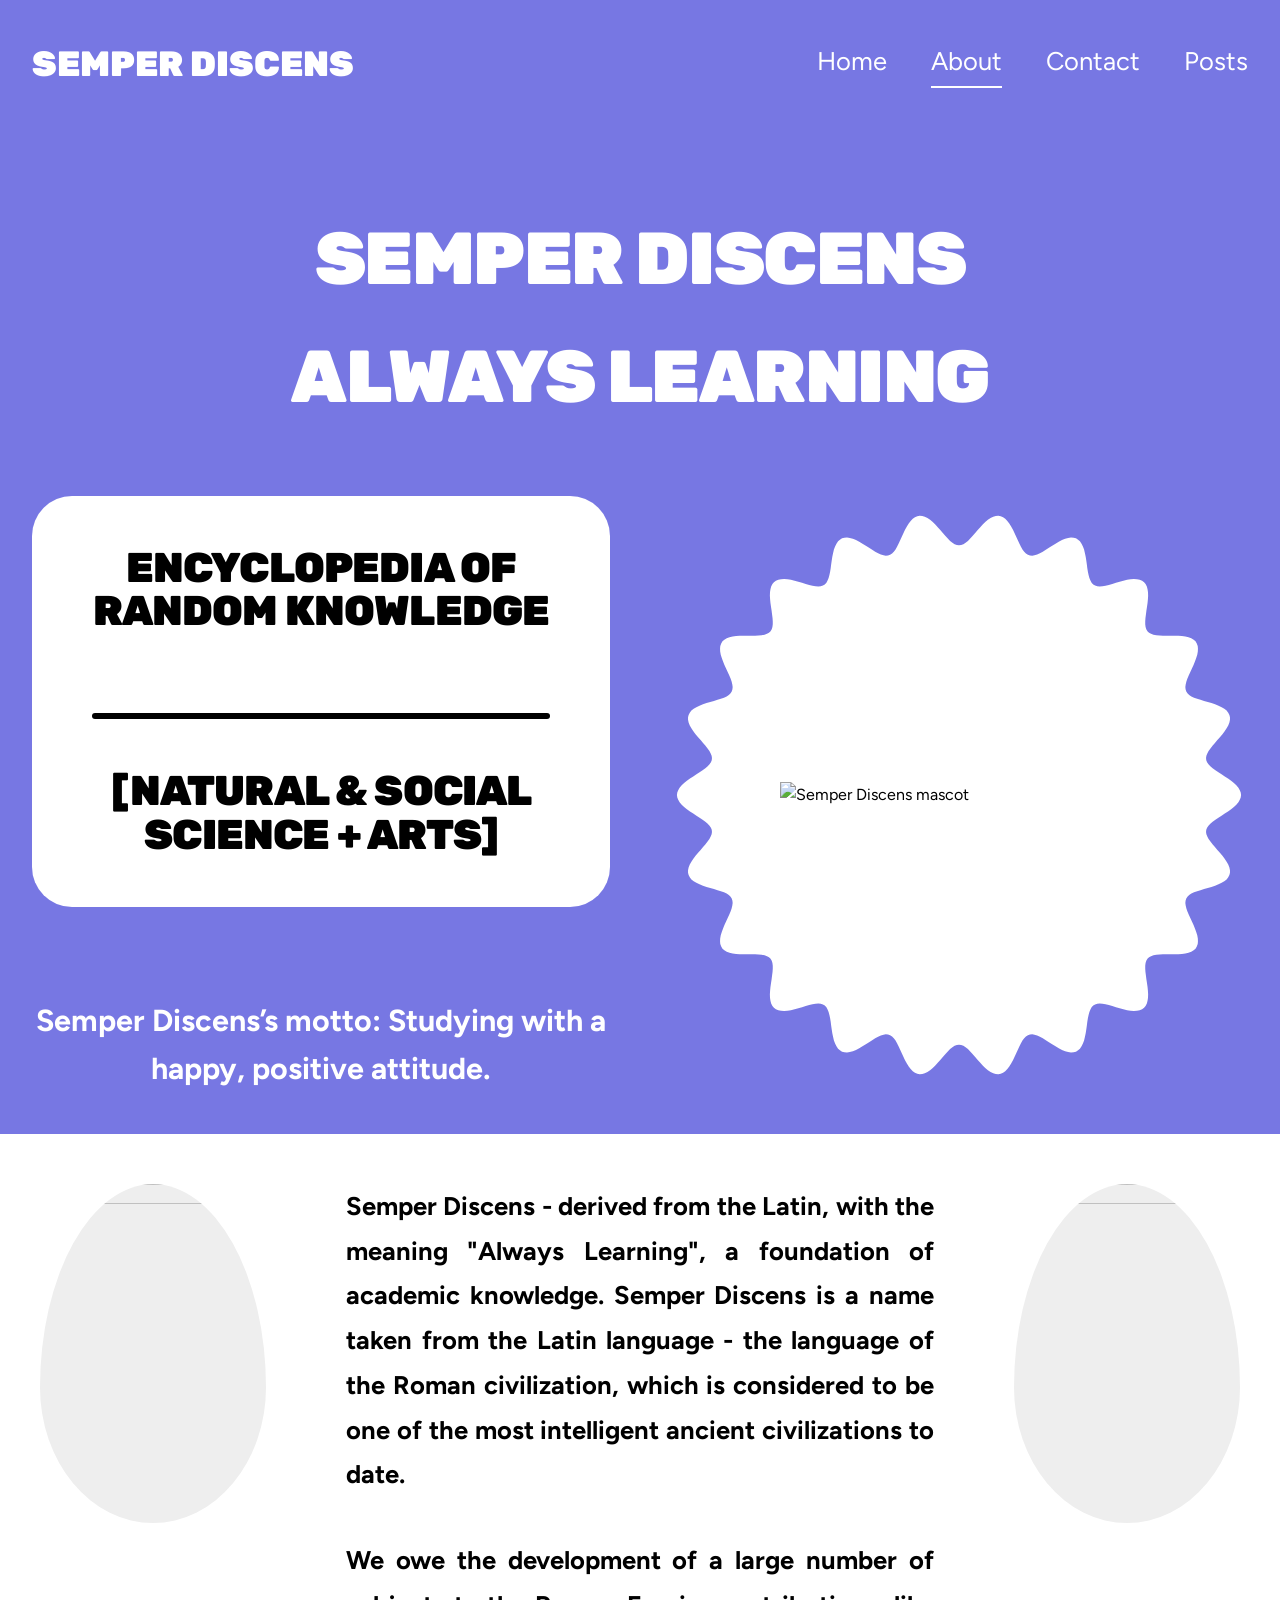
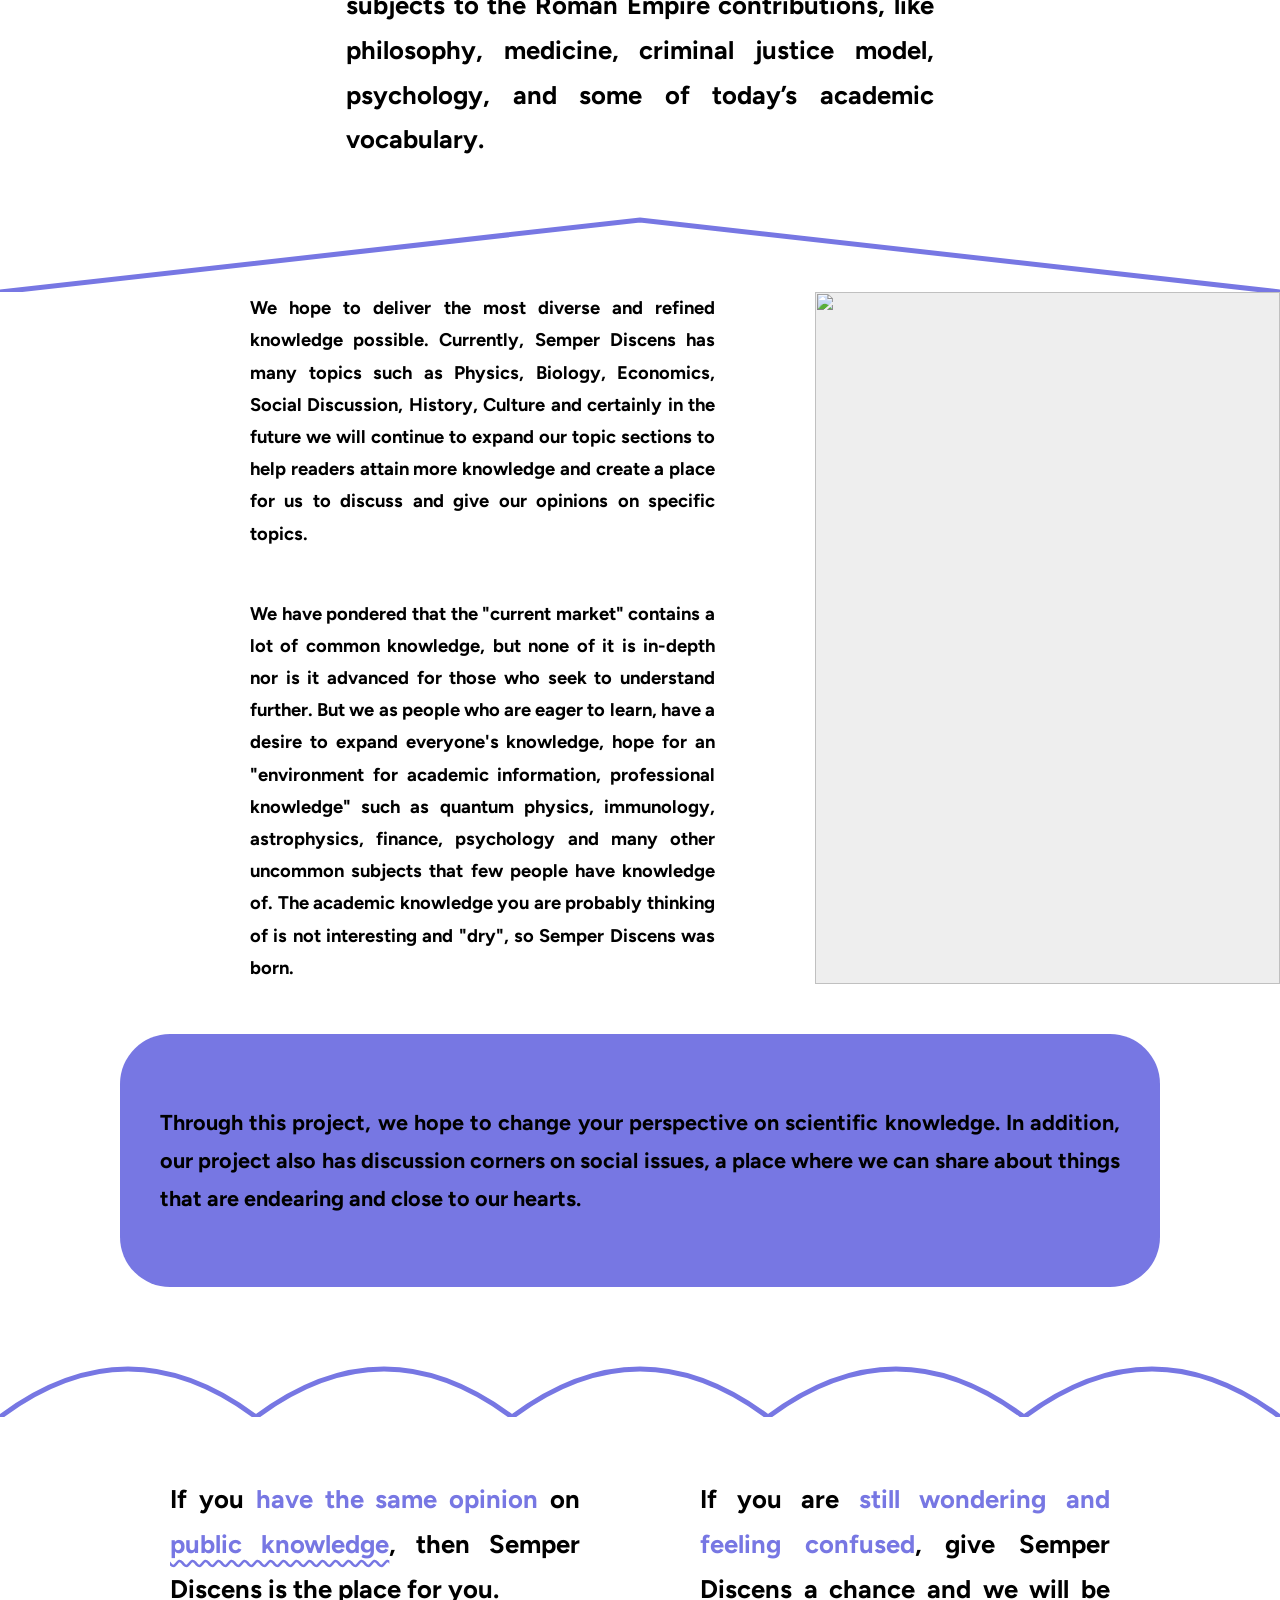
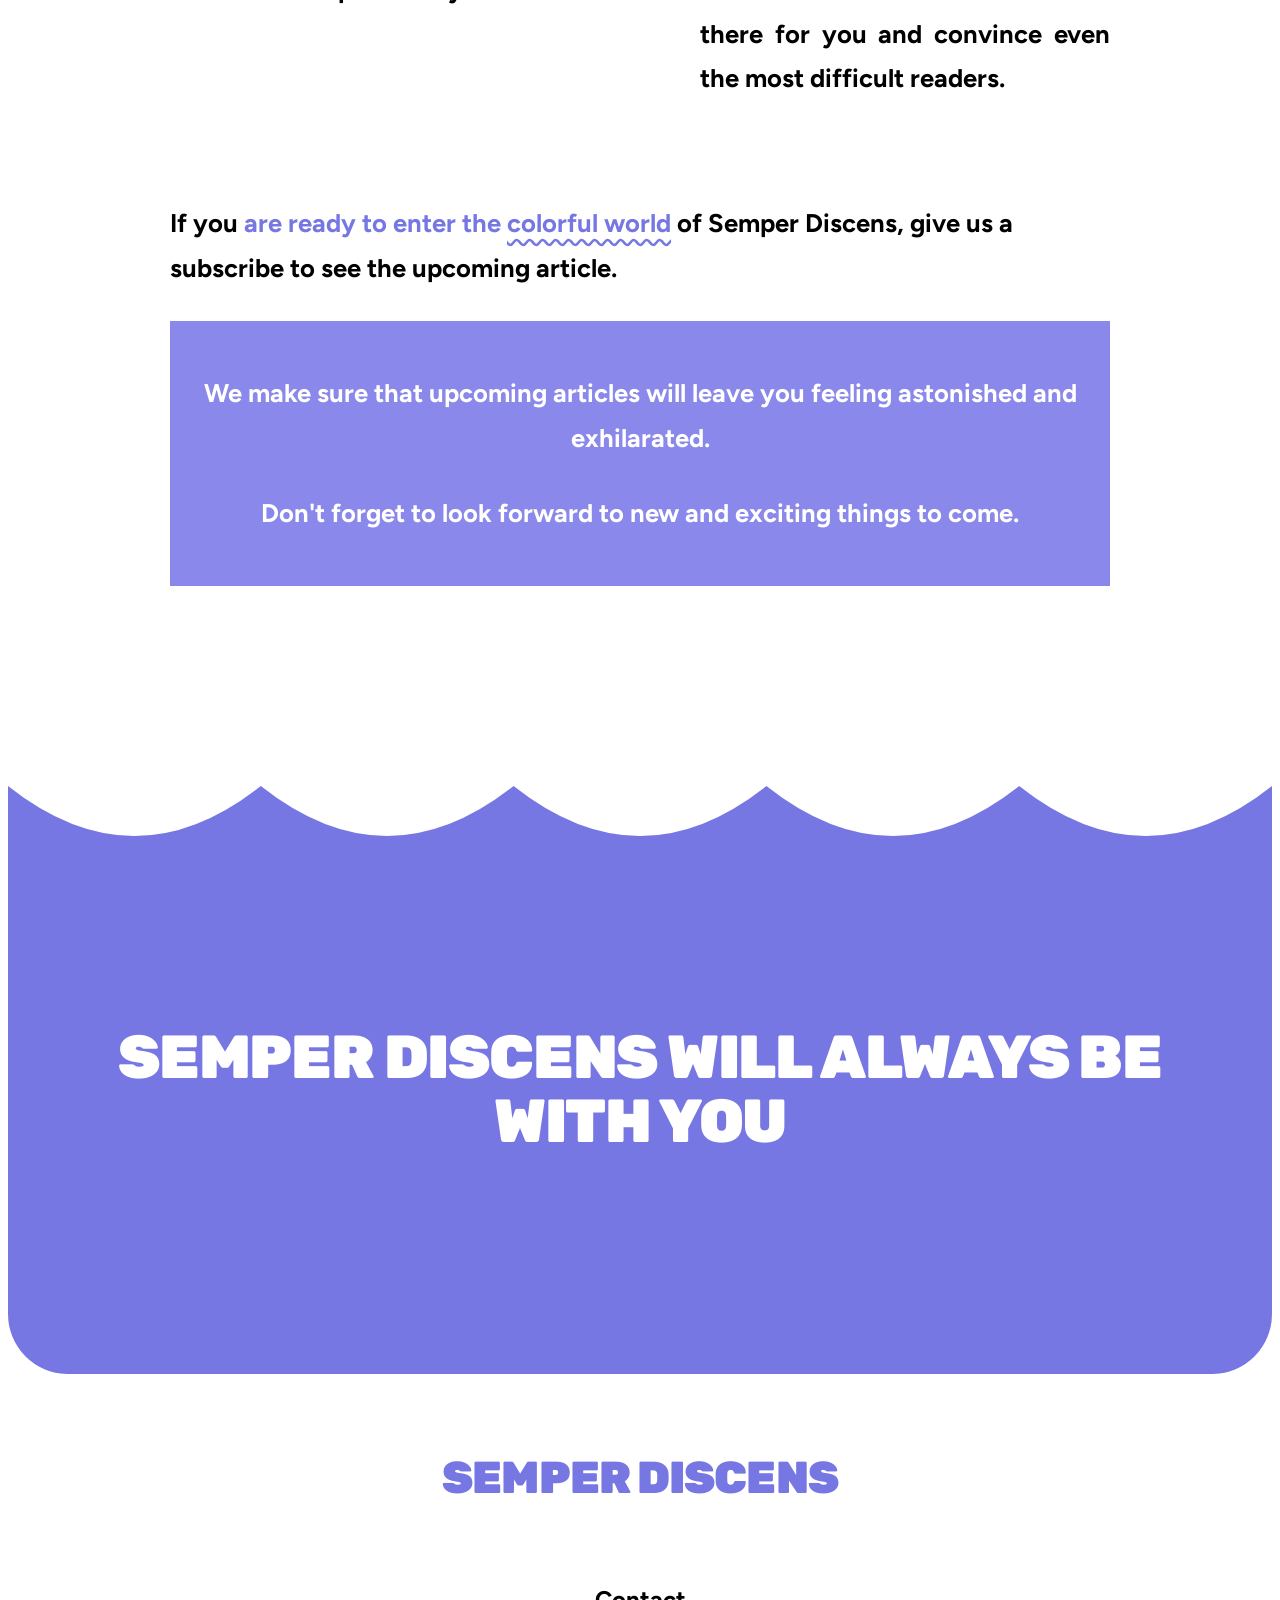
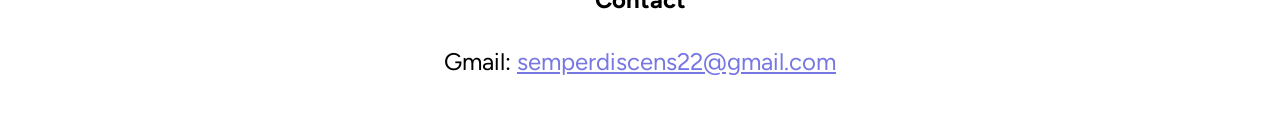
==== about.html @ 3de340ae "Add initial website structure and content for Semper Discens - Created index.html with homepage layo" ====
<!DOCTYPE html>
<html lang="en">
<head>
  <meta charset="UTF-8">
  <meta name="viewport" content="width=device-width, initial-scale=1">
  <title>About — Semper Discens</title>
  <link rel="stylesheet" href="style.css">
</head>
<body>

<header class="site-header light">
  <a class="logo" href="index.html">Semper Discens</a>
  <nav>
    <a href="index.html">Home</a>
    <a href="about.html" class="active">About</a>
    <a href="contact.html">Contact</a>
    <a href="posts.html">Posts</a>
  </nav>
</header>

<section class="about-hero">
  <h1>Semper Discens<br>Always learning</h1>
  <div class="about-hero-grid">
    <div>
      <div class="about-box">
        <h2>Encyclopedia of random knowledge</h2>
        <hr>
        <h2>[Natural &amp; social science + arts]</h2>
      </div>
      <p class="motto">Semper Discens’s motto: Studying with a happy, positive attitude.</p>
    </div>
    <div class="scallop"><img src="images/mascot.png" alt="Semper Discens mascot"></div>
  </div>
</section>

<section class="egg-row">
  <img class="egg" src="images/about-statue.jpg" alt="">
  <div class="justify">
    <p>Semper Discens - derived from the Latin, with the meaning "Always Learning", a foundation of academic knowledge. Semper Discens is a name taken from the Latin language - the language of the Roman civilization, which is considered to be one of the most intelligent ancient civilizations to date.</p>
    <p>We owe the development of a large number of subjects to the Roman Empire contributions, like philosophy, medicine, criminal justice model, psychology, and some of today’s academic vocabulary.</p>
  </div>
  <img class="egg" src="images/about-novum.jpg" alt="">
</section>

<svg class="divider" viewBox="0 0 100 10" preserveAspectRatio="none">
  <polyline points="0,10 50,1 100,10" fill="none" stroke="#7777e3" stroke-width="0.5" vector-effect="non-scaling-stroke" style="stroke-width:5"/>
</svg>

<section class="text-img">
  <div class="justify">
    <p>We hope to deliver the most diverse and refined knowledge possible. Currently, Semper Discens has many topics such as Physics, Biology, Economics, Social Discussion, History, Culture and certainly in the future we will continue to expand our topic sections to help readers attain more knowledge and create a place for us to discuss and give our opinions on specific topics.</p>
    <p>We have pondered that the "current market" contains a lot of common knowledge, but none of it is in-depth nor is it advanced for those who seek to understand further. But we as people who are eager to learn, have a desire to expand everyone's knowledge, hope for an "environment for academic information, professional knowledge" such as quantum physics, immunology, astrophysics, finance, psychology and many other uncommon subjects that few people have knowledge of. The academic knowledge you are probably thinking of is not interesting and "dry", so Semper Discens was born.</p>
  </div>
  <img src="images/about-library.jpg" alt="">
</section>

<div class="purple-pill justify">
  Through this project, we hope to change your perspective on scientific knowledge. In addition, our project also has discussion corners on social issues, a place where we can share about things that are endearing and close to our hearts.
</div>

<svg class="divider" viewBox="0 0 500 50" preserveAspectRatio="none">
  <path d="M0 50 Q50 -10 100 50 Q150 -10 200 50 Q250 -10 300 50 Q350 -10 400 50 Q450 -10 500 50" fill="none" stroke="#7777e3" stroke-width="5" vector-effect="non-scaling-stroke"/>
</svg>

<section class="bold-text">
  <div class="cols justify">
    <p>If you <span class="hl">have the same opinion</span> on <span class="hl squiggle">public knowledge</span>, then Semper Discens is the place for you.</p>
    <p>If you are <span class="hl">still wondering and feeling confused</span>, give Semper Discens a chance and we will be there for you and convince even the most difficult readers.</p>
  </div>
  <p>If you <span class="hl">are ready to enter the <span class="squiggle">colorful world</span></span> of Semper Discens, give us a subscribe to see the upcoming article.</p>
  <div class="note-box">
    <p>We make sure that upcoming articles will leave you feeling astonished and exhilarated.</p>
    <p>Don't forget to look forward to new and exciting things to come.</p>
  </div>
</section>

<section class="wave-banner">
  <svg class="divider" viewBox="0 0 500 50" preserveAspectRatio="none">
    <path d="M0 0 H500 V0 Q450 50 400 0 Q350 50 300 0 Q250 50 200 0 Q150 50 100 0 Q50 50 0 0 Z" fill="#fff"/>
  </svg>
  <h2>Semper Discens will always be with you</h2>
</section>

<footer class="site-footer">
  <div class="heading">Semper Discens</div>
  <h4>Contact</h4>
  <p>Gmail: <a href="mailto:semperdiscens22@gmail.com">semperdiscens22@gmail.com</a></p>
</footer>

</body>
</html>
---- style.css ----
@import url("https://fonts.googleapis.com/css2?family=Rubik:wght@800;900&family=Figtree:wght@400;500;700&display=swap");

:root {
  --purple: #7777e3;
  --purple-light: #8a88ea;
  --purple-soft: #e1e0f8;
  --ink: #000;
  --heading: "Rubik", sans-serif;
  --body: "Figtree", sans-serif;
}

* { box-sizing: border-box; margin: 0; padding: 0; }

body { font-family: var(--body); color: var(--ink); background: #fff; line-height: 1.6; }

img { display: block; max-width: 100%; background: #eee; }

a { color: inherit; }

h1, h2, h3, .heading {
  font-family: var(--heading);
  font-weight: 900;
  text-transform: uppercase;
  letter-spacing: -0.02em;
  line-height: 1.05;
}

.accent { color: var(--purple); }
.white { color: #fff; }
.center { text-align: center; }
.justify { text-align: justify; }

/* ---------- header ---------- */
.site-header {
  background: var(--purple);
  display: flex;
  justify-content: space-between;
  align-items: center;
  padding: 36px 32px 28px;
  gap: 16px;
  flex-wrap: wrap;
}
.logo { font-family: var(--heading); font-weight: 900; font-size: 2.2rem; text-decoration: none; text-transform: uppercase; }
.site-header.dark .logo { color: #000; }
.site-header.light .logo, .site-header.light nav a { color: #fff; }
.site-header nav { display: flex; gap: 44px; }
.site-header nav a { text-decoration: none; font-size: 1.6rem; padding-bottom: 4px; }
.site-header nav a.active { border-bottom: 2px solid currentColor; }

/* ---------- buttons ---------- */
.btn {
  display: inline-block;
  padding: 14px 44px;
  border-radius: 999px;
  font-size: 1.6rem;
  text-decoration: none;
  text-transform: uppercase;
  border: none;
  cursor: pointer;
  font-family: var(--body);
}
.btn-white { background: #fff; color: var(--purple); }
.btn-purple { background: var(--purple); color: #fff; }

/* ---------- home hero ---------- */
.hero-wrap { background: var(--purple); padding: 0 32px; position: relative; }
.hero { display: grid; grid-template-columns: 1fr 1fr; min-height: 640px; }
.hero-left { background: #fff; display: flex; align-items: flex-end; justify-content: center; overflow: hidden; }
.hero-left img { width: 80%; background: none; }
.hero-right {
  background: linear-gradient(90deg, #6e74d6, #7d8ff5);
  color: #fff;
  text-align: center;
  display: flex;
  flex-direction: column;
  justify-content: center;
  align-items: center;
  gap: 40px;
  padding: 60px 40px 0;
  position: relative;
}
.hero-right h1 { font-size: 4rem; }
.hero-right p { font-size: 1.4rem; }
.hero-right .btn { line-height: 1.3; }
.hero-illus { width: 60%; margin-top: auto; background: none; }
.curve-bottom { display: block; width: 100%; height: 60px; background: var(--purple); }

/* ---------- tagline card ---------- */
.tagline-card {
  background: #fff;
  border-radius: 0 0 16px 16px;
  box-shadow: 0 14px 0 var(--purple);
  margin: 0 8px 60px;
  display: grid;
  grid-template-columns: 1fr 1fr;
  align-items: center;
  padding: 140px 40px;
}
.tagline-card h2 { font-size: 3.4rem; text-align: center; }

/* ---------- two-col text ---------- */
.two-col { display: grid; grid-template-columns: 1fr 1fr; gap: 60px; padding: 80px 36px; }
.two-col h2 { font-size: 4.6rem; }
.two-col p { font-size: 1.5rem; line-height: 1.75; }
.two-col p + p { margin-top: 1.7em; }

/* ---------- V banner ---------- */
.v-banner {
  background: var(--purple);
  clip-path: polygon(0 0, 50% 6%, 100% 0, 100% 100%, 0 100%);
  padding: 180px 40px 120px;
  text-align: center;
  margin: 0 8px;
}
.v-banner h2 { color: #fff; font-size: 6rem; }

/* ---------- posts grid ---------- */
.posts { padding: 100px 60px 60px; }
.posts > h2 { font-size: 5.6rem; text-align: center; margin-bottom: 100px; }
.post-grid { display: grid; grid-template-columns: 1fr 1fr; gap: 50px 18%; }
.post-card { text-align: center; text-decoration: none; }
.post-card img { width: 100%; aspect-ratio: 1 / 1; object-fit: cover; }
.post-card span { display: inline-block; margin-top: 32px; font-weight: 700; font-size: 2rem; text-decoration: underline; text-underline-offset: 6px; }
.more { text-align: center; margin: 30px 0 60px; }

/* ---------- contact ---------- */
.contact { background: var(--purple); display: grid; grid-template-columns: 1fr 1fr; gap: 60px; padding: 100px 20px 150px; align-items: center; }
.contact-img { width: 100%; aspect-ratio: 1; border-radius: 50%; object-fit: cover; }
.contact h2 { color: #fff; font-size: 4.6rem; margin-bottom: 30px; }
.contact form { color: #fff; font-size: 1.3rem; }
.contact .row { display: grid; grid-template-columns: 1fr 1fr; gap: 12px; }
.contact label { display: block; margin-top: 18px; }
.contact label small { opacity: .75; font-size: 1rem; margin-left: 6px; }
.contact input, .contact textarea {
  width: 100%;
  background: var(--purple-soft);
  border: 1px solid #fff;
  padding: 20px 14px;
  font: inherit;
  font-size: 1rem;
  margin-top: 8px;
}
.contact textarea { min-height: 110px; resize: vertical; }
.contact .btn { margin-top: 24px; }

/* ---------- footer ---------- */
.site-footer { text-align: center; padding: 80px 20px 50px; }
.site-footer .heading { color: var(--purple); font-size: 2.8rem; margin-bottom: 80px; }
.site-footer h4 { font-size: 1.5rem; margin-bottom: 24px; }
.site-footer p { font-size: 1.5rem; }
.site-footer a { color: var(--purple); }

/* ---------- about ---------- */
.about-hero { background: var(--purple); padding: 80px 32px 0; }
.about-hero > h1 { color: #fff; font-size: 4.6rem; text-align: center; line-height: 1.6; }
.about-hero-grid { display: grid; grid-template-columns: 1fr 1fr; gap: 60px; align-items: center; padding: 60px 0 40px; }
.about-box { background: #fff; border-radius: 40px; padding: 50px 60px; text-align: center; }
.about-box h2 { font-size: 2.6rem; }
.about-box hr { border: none; height: 6px; background: #000; border-radius: 3px; margin: 80px 0 50px; }
.motto { color: #fff; font-weight: 700; font-size: 1.9rem; text-align: center; margin-top: 90px; line-height: 1.6; }
.scallop { background: url("images/scallop.svg") center / contain no-repeat; aspect-ratio: 1; display: grid; place-items: center; }
.scallop img { width: 62%; background: none; }

.egg-row { display: grid; grid-template-columns: 1fr 2.6fr 1fr; gap: 80px; padding: 50px 40px; align-items: start; }
.egg { width: 100%; aspect-ratio: 2 / 3; object-fit: cover; border-radius: 50% / 60% 60% 40% 40%; }
.egg-row p, .bold-text p { font-weight: 700; font-size: 1.6rem; line-height: 1.75; }
.egg-row p + p { margin-top: 1.6em; }

.divider { display: block; width: 100%; height: 80px; }

.text-img { display: grid; grid-template-columns: 1fr 1fr; gap: 100px; padding: 0 0 0 250px; align-items: center; }
.text-img p { font-weight: 700; font-size: 1.15rem; line-height: 1.75; }
.text-img p + p { margin-top: 2.6em; }
.text-img img { width: 100%; height: 100%; object-fit: cover; }

.purple-pill { background: var(--purple); border-radius: 50px; margin: 50px 120px; padding: 70px 40px; font-weight: 700; font-size: 1.35rem; line-height: 1.75; }

.bold-text { padding: 60px 170px; }
.bold-text .cols { display: grid; grid-template-columns: 1fr 1fr; gap: 120px; margin-bottom: 100px; }
.bold-text .hl { color: var(--purple); }
.bold-text .squiggle { text-decoration: underline wavy var(--purple); text-underline-offset: 6px; }
.note-box { background: var(--purple-light); color: #fff; text-align: center; font-weight: 700; font-size: 1.6rem; padding: 50px 30px; margin-top: 30px; }
.note-box p + p { margin-top: 1.2em; }

.wave-banner { background: var(--purple); border-radius: 0 0 60px 60px; margin: 140px 8px 0; padding: 0 30px 220px; text-align: center; }
.wave-banner .divider { margin: 0 -30px; width: calc(100% + 60px); height: 100px; }
.wave-banner h2 { color: #fff; font-size: 3.8rem; margin-top: 140px; }

/* ---------- single post ---------- */
.post-page { max-width: 820px; margin: 0 auto; padding: 80px 24px; }
.post-page h1 { font-size: 3rem; margin-bottom: 40px; }
.post-page img { width: 100%; margin: 24px 0; }
.post-page p { font-size: 1.2rem; margin-bottom: 1em; }

/* ---------- mobile ---------- */
@media (max-width: 900px) {
  html { font-size: 12px; }
  .site-header nav { gap: 20px; }
  .hero, .tagline-card, .two-col, .post-grid, .contact, .about-hero-grid,
  .egg-row, .text-img, .bold-text .cols { grid-template-columns: 1fr; }
  .tagline-card { padding: 60px 20px; gap: 40px; }
  .hero-left { min-height: 360px; }
  .posts, .bold-text { padding: 60px 20px; }
  .text-img { padding: 0 20px; gap: 40px; }
  .purple-pill { margin: 40px 20px; }
  .egg { max-width: 260px; margin: 0 auto; }
  .v-banner h2 { font-size: 4rem; }
}
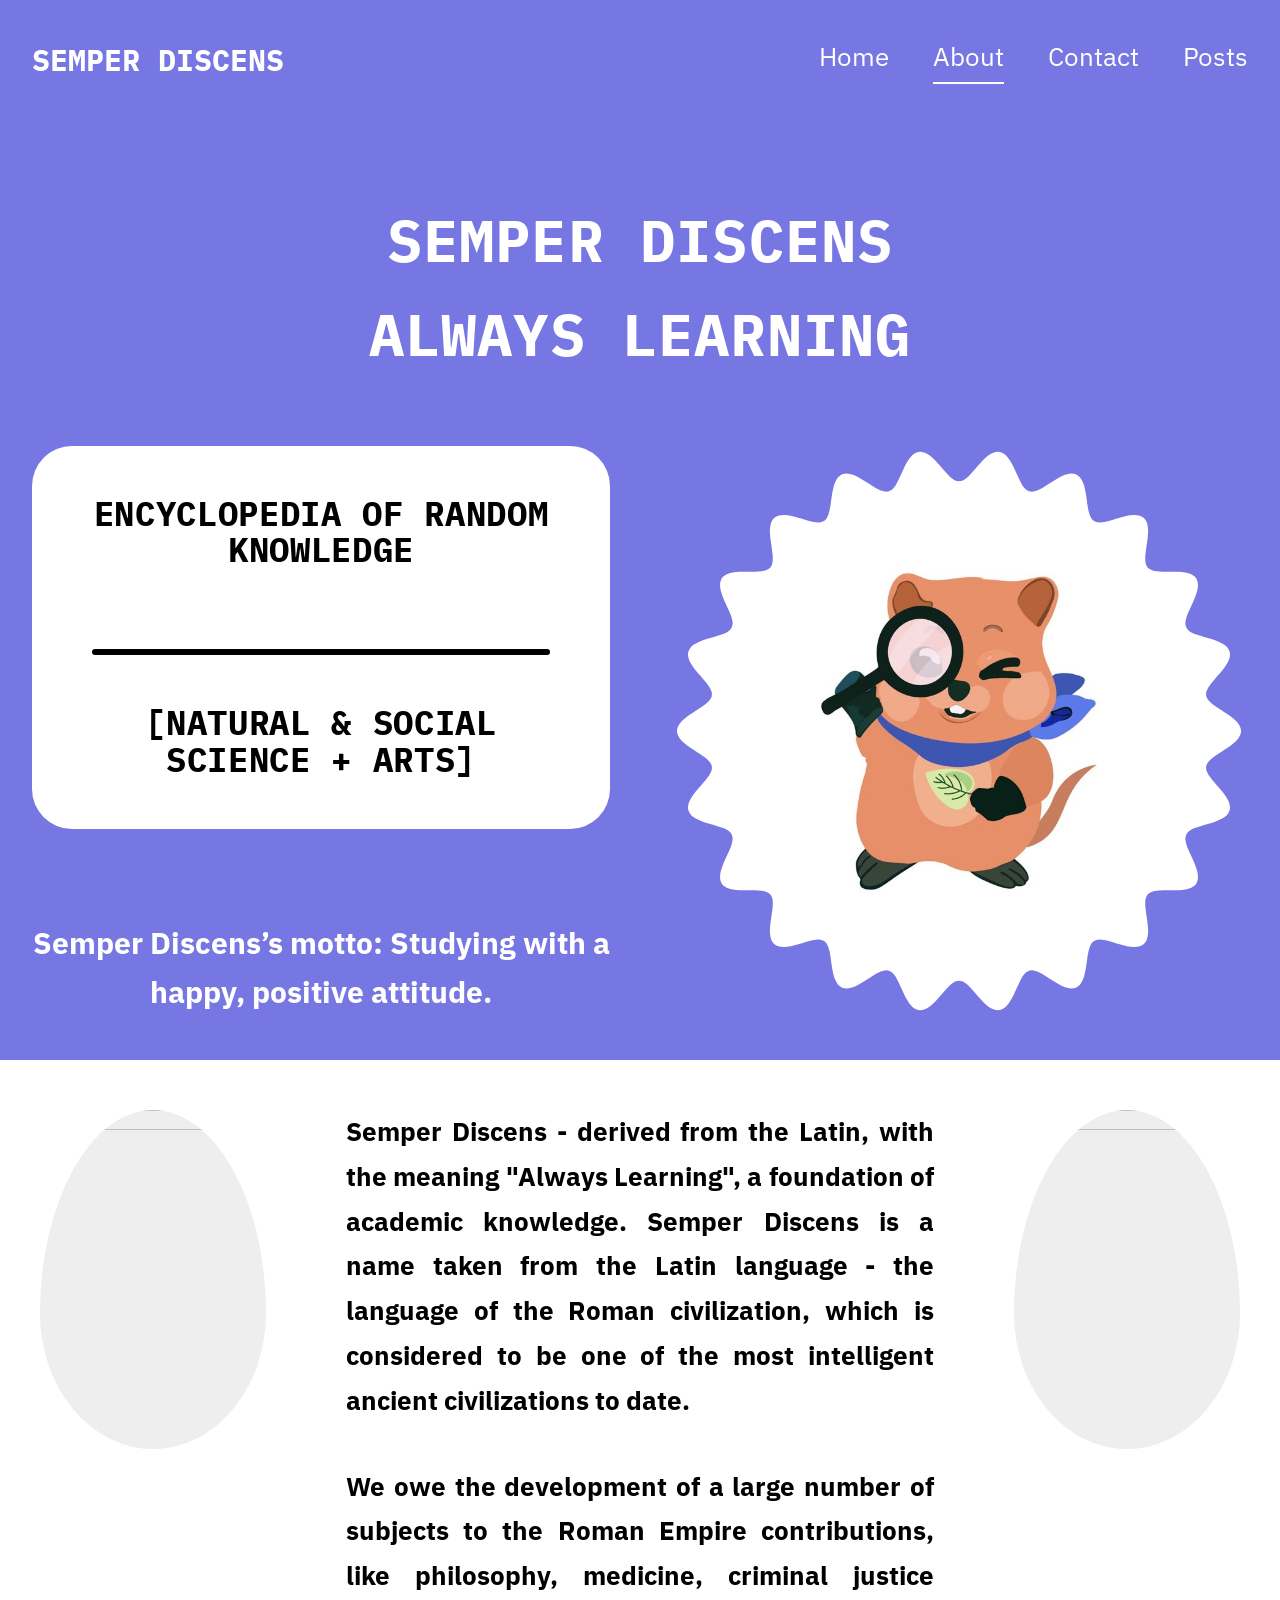
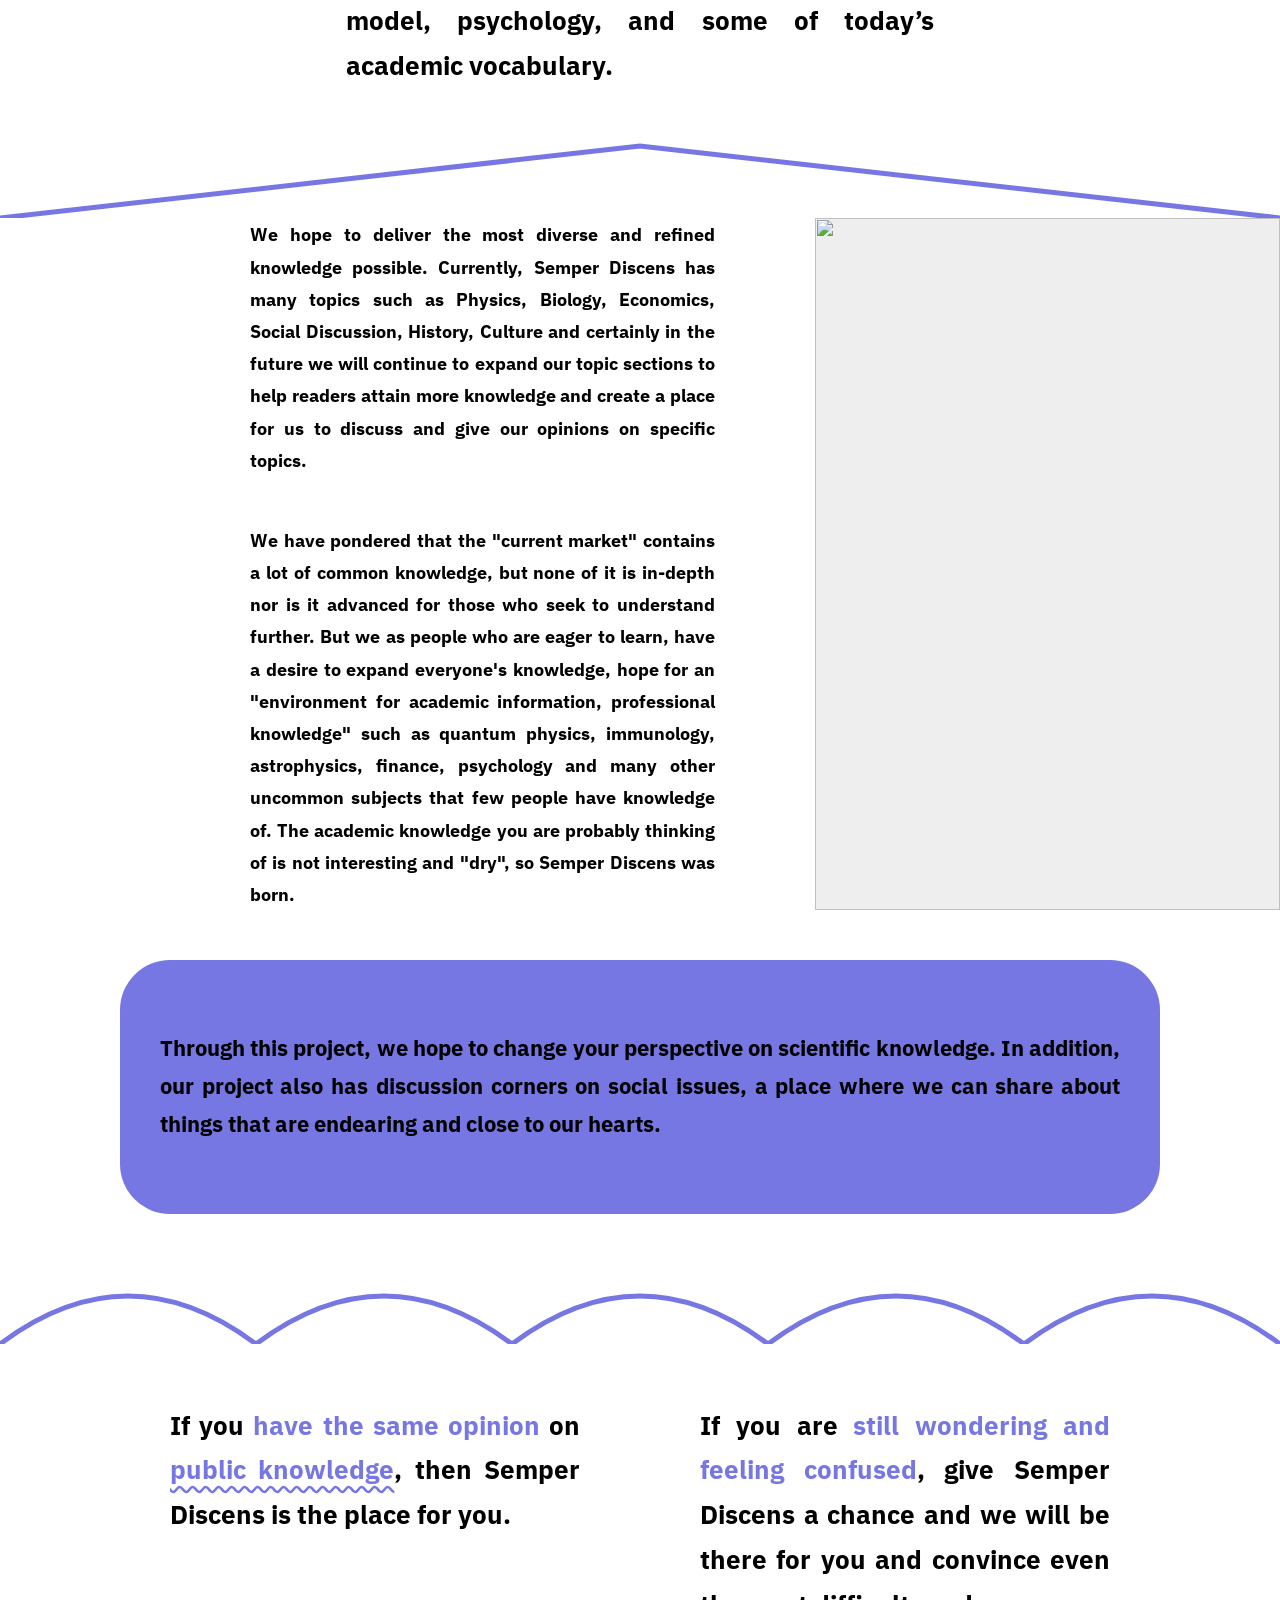
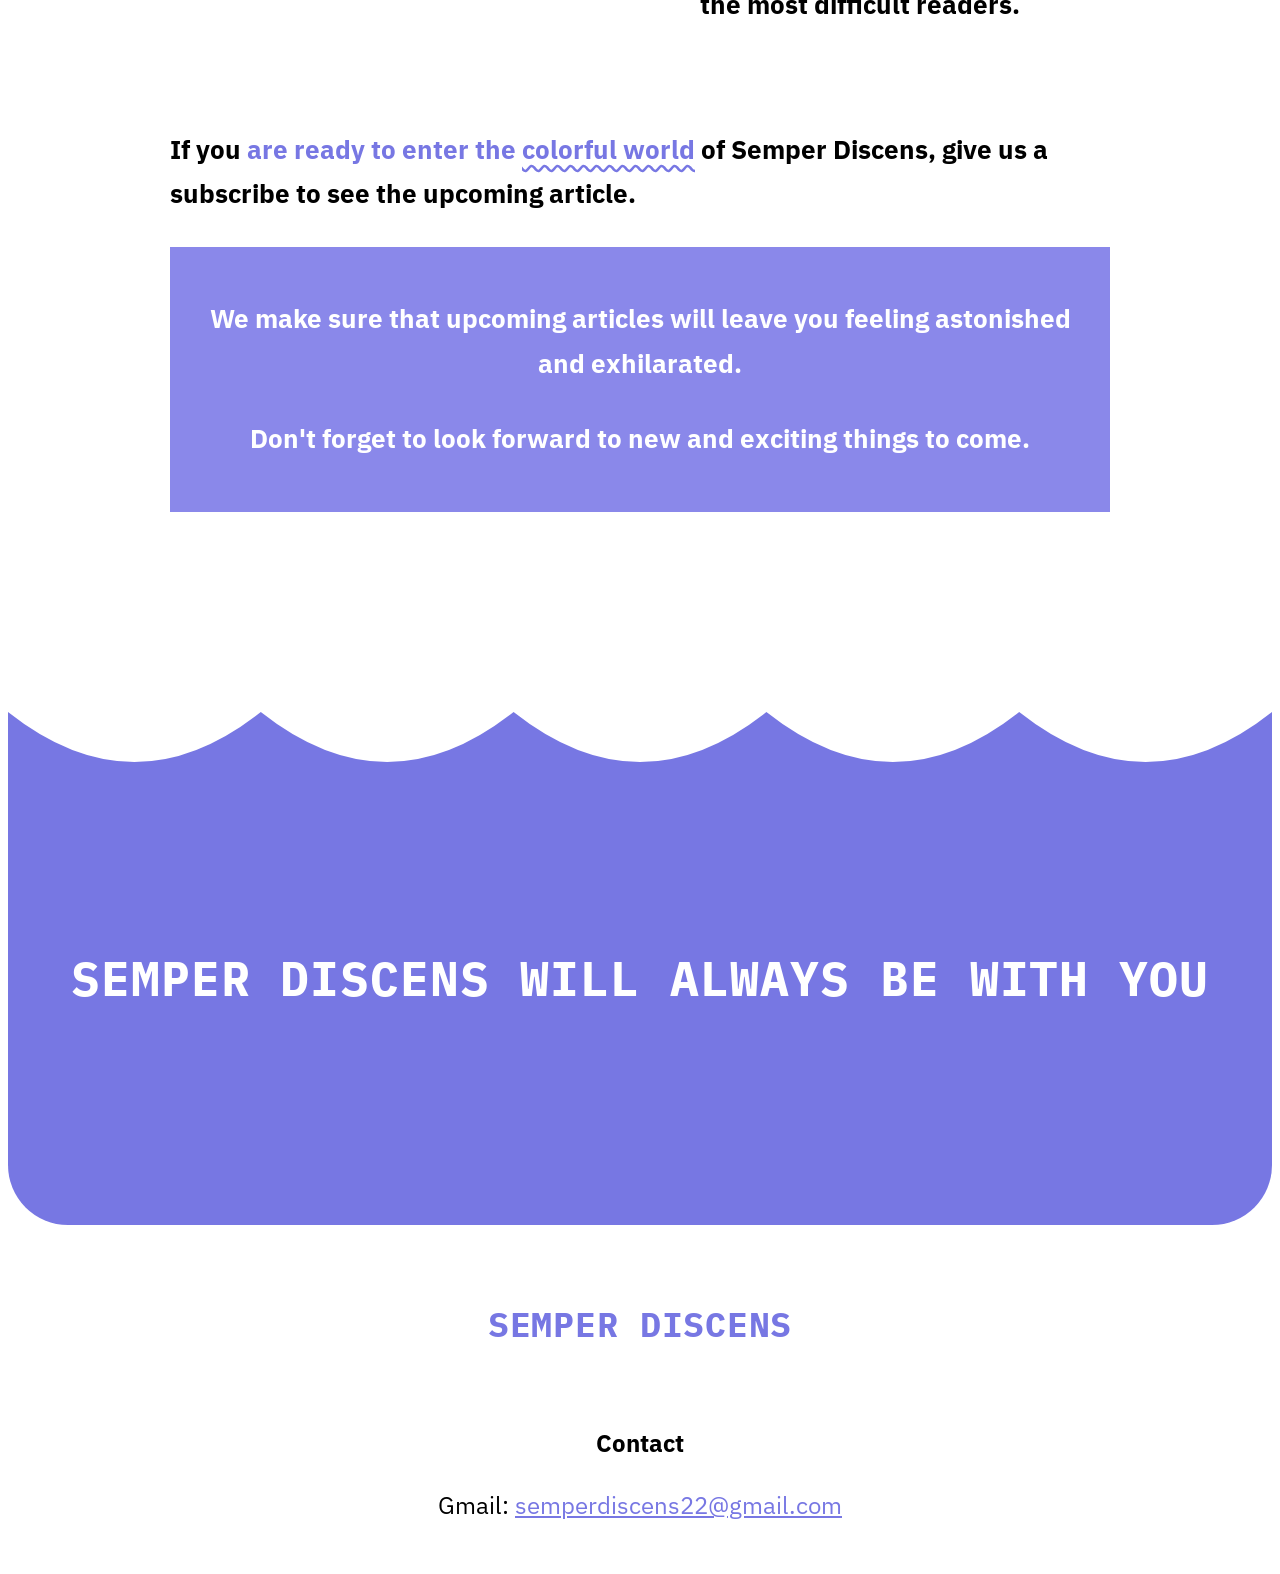
==== commit 8bca0c51: "Add new posts: Alzheimer Disease - Part 3, Collagen - Part 3, and Girl with Balloon - Banksy - Creat" ====
--- a/about.html
+++ b/about.html
@@ -5,6 +5,8 @@
   <meta name="viewport" content="width=device-width, initial-scale=1">
   <title>About — Semper Discens</title>
   <link rel="stylesheet" href="style.css">
+  <link rel="icon" href="images/favicon.png">
+  <meta property="og:image" content="https://tramdanglamduoc.github.io/semper-discens/images/banner.jpg">
 </head>
 <body>
 
@@ -29,7 +31,7 @@
       </div>
       <p class="motto">Semper Discens’s motto: Studying with a happy, positive attitude.</p>
     </div>
-    <div class="scallop"><img src="images/mascot.png" alt="Semper Discens mascot"></div>
+    <div class="scallop"><img src="images/mascot.jpg" alt="Semper Discens mascot"></div>
   </div>
 </section>
 
--- a/style.css
+++ b/style.css
@@ -1,12 +1,13 @@
-@import url("https://fonts.googleapis.com/css2?family=Rubik:wght@800;900&family=Figtree:wght@400;500;700&display=swap");
+@import url("https://fonts.googleapis.com/css2?family=IBM+Plex+Mono:wght@700&family=IBM+Plex+Sans:wght@400;500;700&family=Cormorant+Garamond:wght@700&display=swap");
 
 :root {
   --purple: #7777e3;
   --purple-light: #8a88ea;
   --purple-soft: #e1e0f8;
   --ink: #000;
-  --heading: "Rubik", sans-serif;
-  --body: "Figtree", sans-serif;
+  --heading: "IBM Plex Mono", monospace;
+  --serif: "Cormorant Garamond", serif;
+  --body: "IBM Plex Sans", sans-serif;
 }
 
 * { box-sizing: border-box; margin: 0; padding: 0; }
@@ -19,10 +20,10 @@
 
 h1, h2, h3, .heading {
   font-family: var(--heading);
-  font-weight: 900;
+  font-weight: 700;
   text-transform: uppercase;
-  letter-spacing: -0.02em;
-  line-height: 1.05;
+  letter-spacing: 0.02em;
+  line-height: 1.1;
 }
 
 .accent { color: var(--purple); }
@@ -40,7 +41,7 @@
   gap: 16px;
   flex-wrap: wrap;
 }
-.logo { font-family: var(--heading); font-weight: 900; font-size: 2.2rem; text-decoration: none; text-transform: uppercase; }
+.logo { font-family: var(--heading); font-weight: 700; font-size: 1.9rem; text-decoration: none; text-transform: uppercase; }
 .site-header.dark .logo { color: #000; }
 .site-header.light .logo, .site-header.light nav a { color: #fff; }
 .site-header nav { display: flex; gap: 44px; }
@@ -64,25 +65,27 @@
 
 /* ---------- home hero ---------- */
 .hero-wrap { background: var(--purple); padding: 0 32px; position: relative; }
-.hero { display: grid; grid-template-columns: 1fr 1fr; min-height: 640px; }
-.hero-left { background: #fff; display: flex; align-items: flex-end; justify-content: center; overflow: hidden; }
-.hero-left img { width: 80%; background: none; }
+.hero {
+  background: url("images/hero.jpg") center / cover;
+  aspect-ratio: 1.98;
+  display: grid;
+  grid-template-columns: 38% 62%;
+}
 .hero-right {
-  background: linear-gradient(90deg, #6e74d6, #7d8ff5);
+  grid-column: 2;
   color: #fff;
   text-align: center;
   display: flex;
   flex-direction: column;
   justify-content: center;
   align-items: center;
-  gap: 40px;
-  padding: 60px 40px 0;
-  position: relative;
-}
-.hero-right h1 { font-size: 4rem; }
+  gap: 32px;
+  padding: 0 40px 10%;
+}
+.hero-right h1 { font-size: 3.2rem; }
 .hero-right p { font-size: 1.4rem; }
 .hero-right .btn { line-height: 1.3; }
-.hero-illus { width: 60%; margin-top: auto; background: none; }
+.tagline-sub { font-family: var(--serif); font-size: 1.6rem; letter-spacing: .1em; text-transform: uppercase; }
 .curve-bottom { display: block; width: 100%; height: 60px; background: var(--purple); }
 
 /* ---------- tagline card ---------- */
@@ -96,11 +99,11 @@
   align-items: center;
   padding: 140px 40px;
 }
-.tagline-card h2 { font-size: 3.4rem; text-align: center; }
+.tagline-card h2 { font-size: 2.7rem; text-align: center; }
 
 /* ---------- two-col text ---------- */
 .two-col { display: grid; grid-template-columns: 1fr 1fr; gap: 60px; padding: 80px 36px; }
-.two-col h2 { font-size: 4.6rem; }
+.two-col h2 { font-size: 3.7rem; }
 .two-col p { font-size: 1.5rem; line-height: 1.75; }
 .two-col p + p { margin-top: 1.7em; }
 
@@ -112,21 +115,23 @@
   text-align: center;
   margin: 0 8px;
 }
-.v-banner h2 { color: #fff; font-size: 6rem; }
+.v-banner h2 { color: #fff; font-size: 4.8rem; }
 
 /* ---------- posts grid ---------- */
 .posts { padding: 100px 60px 60px; }
-.posts > h2 { font-size: 5.6rem; text-align: center; margin-bottom: 100px; }
+.posts > h2 { font-size: 4.5rem; text-align: center; margin-bottom: 100px; }
 .post-grid { display: grid; grid-template-columns: 1fr 1fr; gap: 50px 18%; }
 .post-card { text-align: center; text-decoration: none; }
 .post-card img { width: 100%; aspect-ratio: 1 / 1; object-fit: cover; }
+.post-grid.all { grid-template-columns: repeat(3, 1fr); gap: 50px 6%; }
+.post-grid.all span { font-size: 1.4rem; }
 .post-card span { display: inline-block; margin-top: 32px; font-weight: 700; font-size: 2rem; text-decoration: underline; text-underline-offset: 6px; }
 .more { text-align: center; margin: 30px 0 60px; }
 
 /* ---------- contact ---------- */
 .contact { background: var(--purple); display: grid; grid-template-columns: 1fr 1fr; gap: 60px; padding: 100px 20px 150px; align-items: center; }
 .contact-img { width: 100%; aspect-ratio: 1; border-radius: 50%; object-fit: cover; }
-.contact h2 { color: #fff; font-size: 4.6rem; margin-bottom: 30px; }
+.contact h2 { color: #fff; font-size: 3.7rem; margin-bottom: 30px; }
 .contact form { color: #fff; font-size: 1.3rem; }
 .contact .row { display: grid; grid-template-columns: 1fr 1fr; gap: 12px; }
 .contact label { display: block; margin-top: 18px; }
@@ -145,21 +150,21 @@
 
 /* ---------- footer ---------- */
 .site-footer { text-align: center; padding: 80px 20px 50px; }
-.site-footer .heading { color: var(--purple); font-size: 2.8rem; margin-bottom: 80px; }
+.site-footer .heading { color: var(--purple); font-size: 2.2rem; margin-bottom: 80px; }
 .site-footer h4 { font-size: 1.5rem; margin-bottom: 24px; }
 .site-footer p { font-size: 1.5rem; }
 .site-footer a { color: var(--purple); }
 
 /* ---------- about ---------- */
 .about-hero { background: var(--purple); padding: 80px 32px 0; }
-.about-hero > h1 { color: #fff; font-size: 4.6rem; text-align: center; line-height: 1.6; }
+.about-hero > h1 { color: #fff; font-size: 3.7rem; text-align: center; line-height: 1.6; }
 .about-hero-grid { display: grid; grid-template-columns: 1fr 1fr; gap: 60px; align-items: center; padding: 60px 0 40px; }
 .about-box { background: #fff; border-radius: 40px; padding: 50px 60px; text-align: center; }
-.about-box h2 { font-size: 2.6rem; }
+.about-box h2 { font-size: 2.1rem; }
 .about-box hr { border: none; height: 6px; background: #000; border-radius: 3px; margin: 80px 0 50px; }
 .motto { color: #fff; font-weight: 700; font-size: 1.9rem; text-align: center; margin-top: 90px; line-height: 1.6; }
 .scallop { background: url("images/scallop.svg") center / contain no-repeat; aspect-ratio: 1; display: grid; place-items: center; }
-.scallop img { width: 62%; background: none; }
+.scallop img { width: 95%; background: none; mix-blend-mode: multiply; }
 
 .egg-row { display: grid; grid-template-columns: 1fr 2.6fr 1fr; gap: 80px; padding: 50px 40px; align-items: start; }
 .egg { width: 100%; aspect-ratio: 2 / 3; object-fit: cover; border-radius: 50% / 60% 60% 40% 40%; }
@@ -184,11 +189,11 @@
 
 .wave-banner { background: var(--purple); border-radius: 0 0 60px 60px; margin: 140px 8px 0; padding: 0 30px 220px; text-align: center; }
 .wave-banner .divider { margin: 0 -30px; width: calc(100% + 60px); height: 100px; }
-.wave-banner h2 { color: #fff; font-size: 3.8rem; margin-top: 140px; }
+.wave-banner h2 { color: #fff; font-size: 3rem; margin-top: 140px; }
 
 /* ---------- single post ---------- */
 .post-page { max-width: 820px; margin: 0 auto; padding: 80px 24px; }
-.post-page h1 { font-size: 3rem; margin-bottom: 40px; }
+.post-page h1 { font-size: 2.4rem; margin-bottom: 40px; }
 .post-page img { width: 100%; margin: 24px 0; }
 .post-page p { font-size: 1.2rem; margin-bottom: 1em; }
 
@@ -196,13 +201,14 @@
 @media (max-width: 900px) {
   html { font-size: 12px; }
   .site-header nav { gap: 20px; }
-  .hero, .tagline-card, .two-col, .post-grid, .contact, .about-hero-grid,
+  .tagline-card, .two-col, .post-grid, .contact, .about-hero-grid,
   .egg-row, .text-img, .bold-text .cols { grid-template-columns: 1fr; }
   .tagline-card { padding: 60px 20px; gap: 40px; }
-  .hero-left { min-height: 360px; }
+  .hero { aspect-ratio: auto; grid-template-columns: 1fr; background-position: 15% center; }
+  .hero-right { grid-column: 1; padding: 380px 20px 60px; }
   .posts, .bold-text { padding: 60px 20px; }
   .text-img { padding: 0 20px; gap: 40px; }
   .purple-pill { margin: 40px 20px; }
   .egg { max-width: 260px; margin: 0 auto; }
-  .v-banner h2 { font-size: 4rem; }
-}
+  .v-banner h2 { font-size: 3.2rem; }
+}
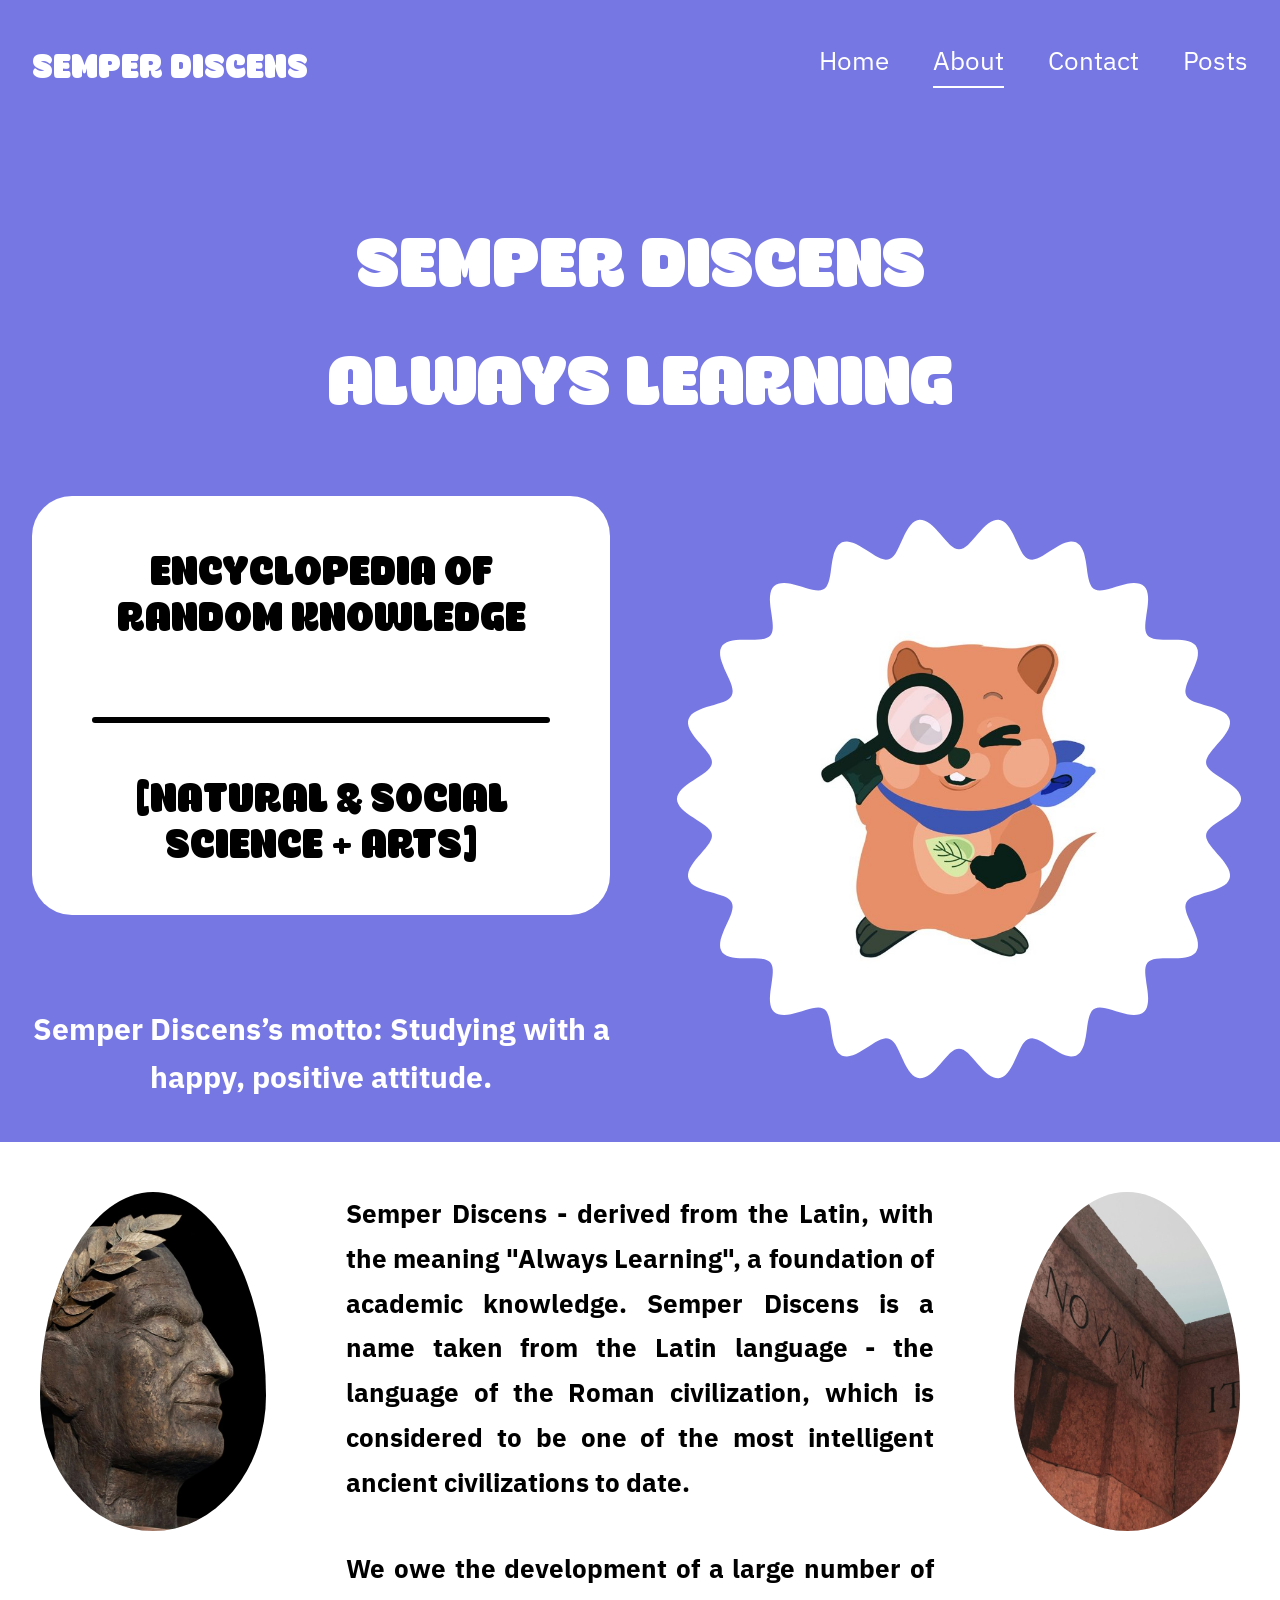
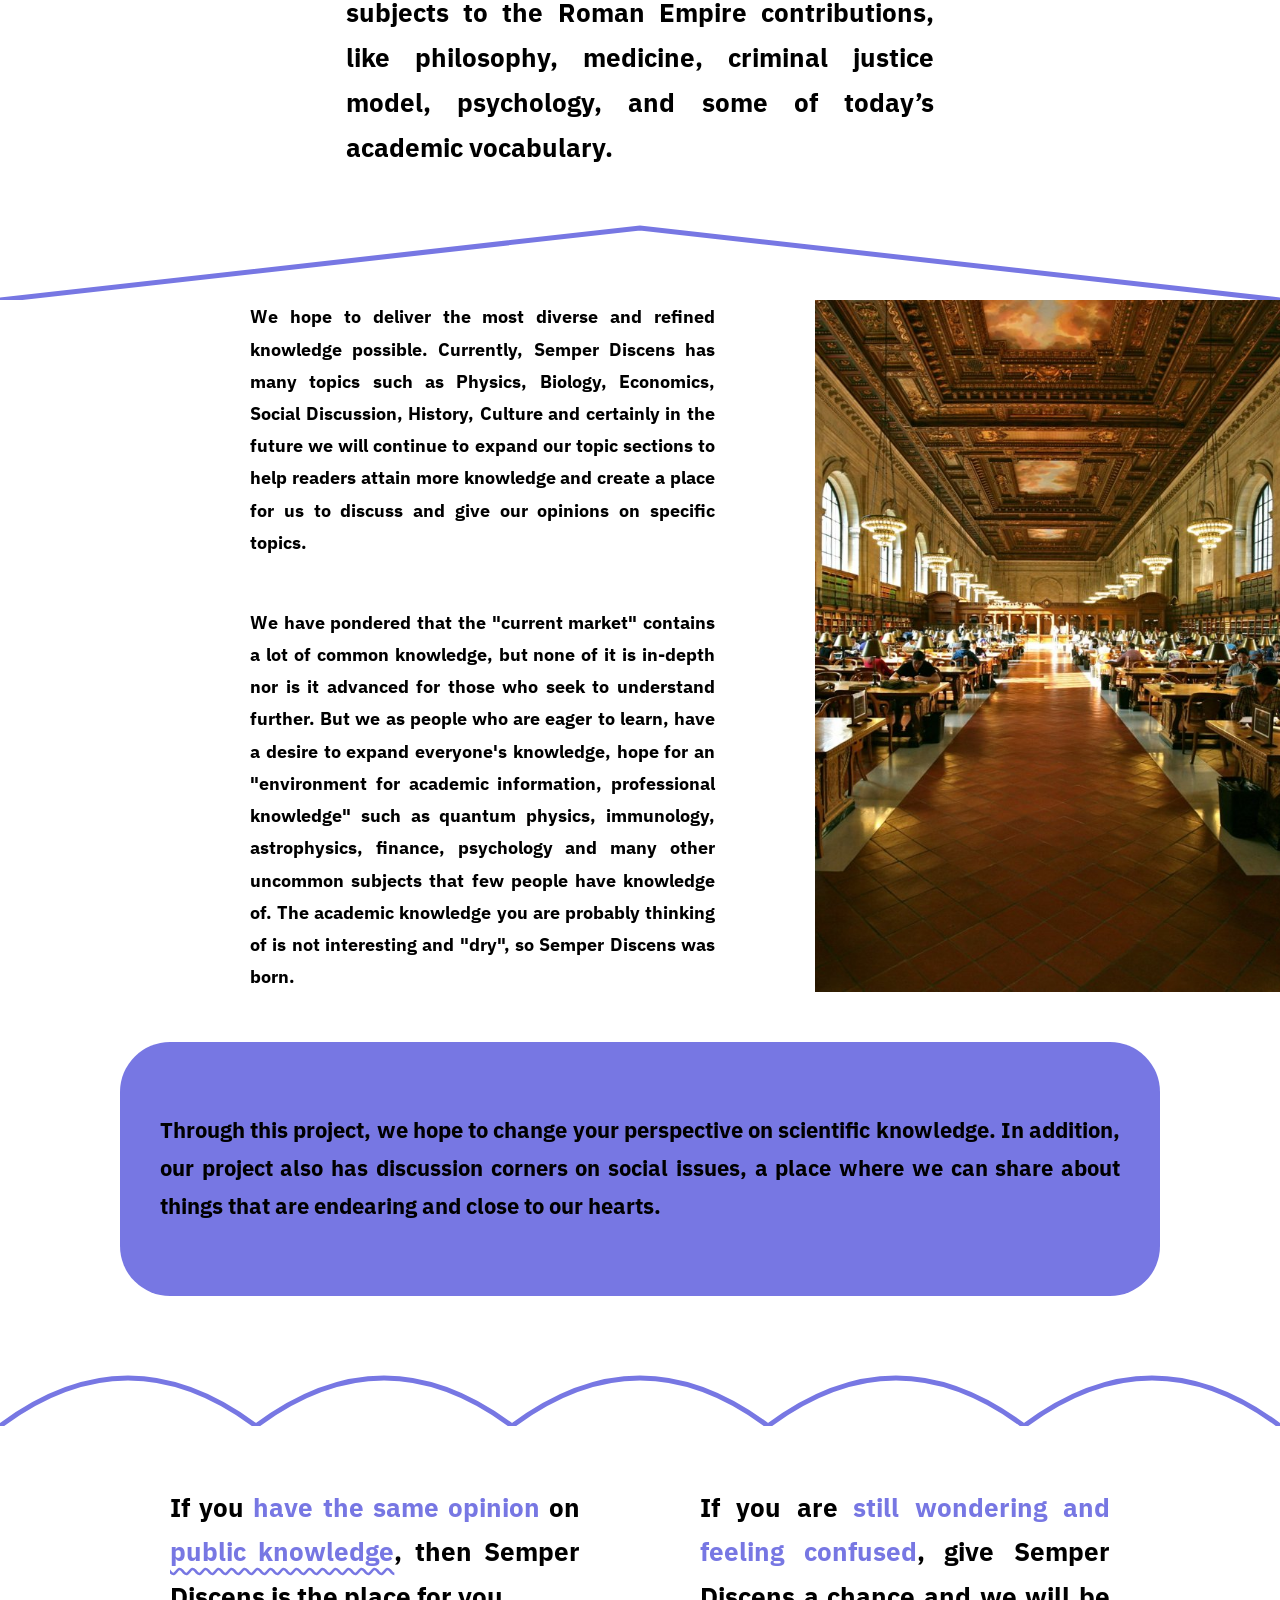
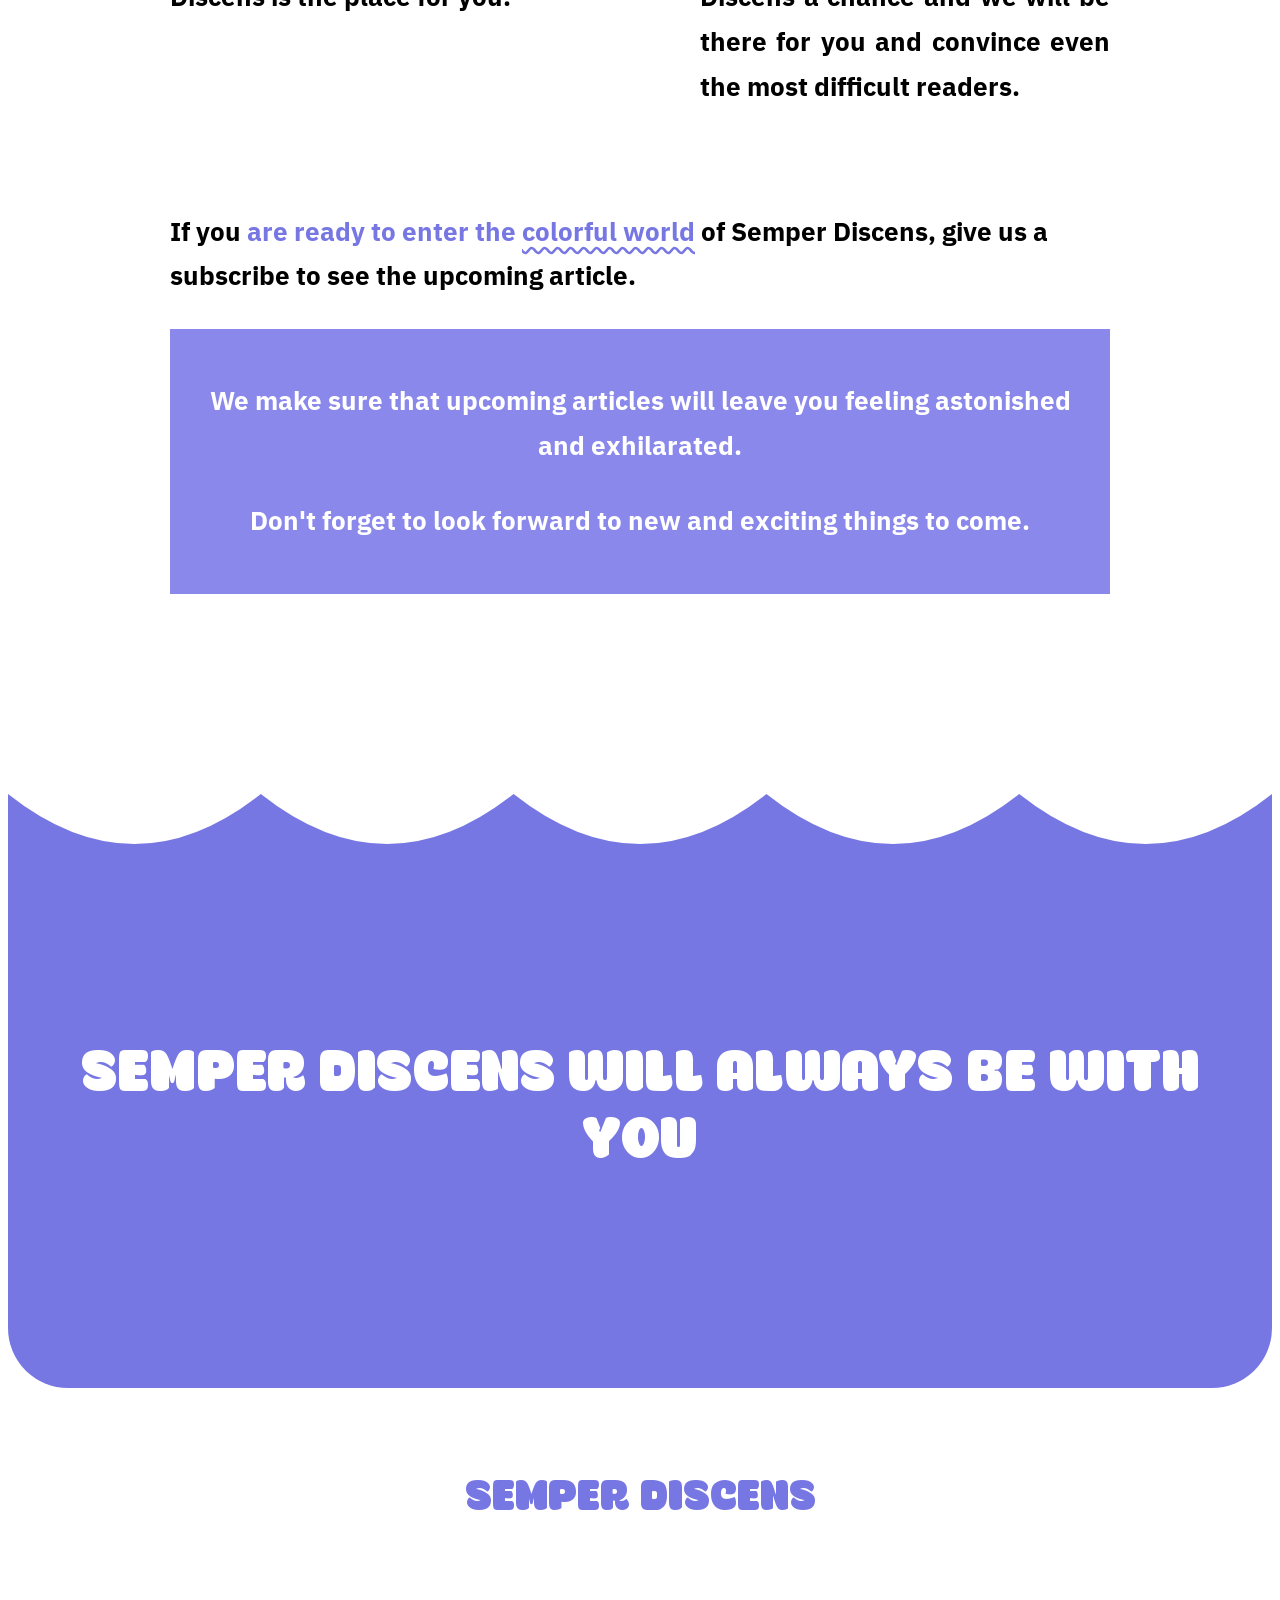
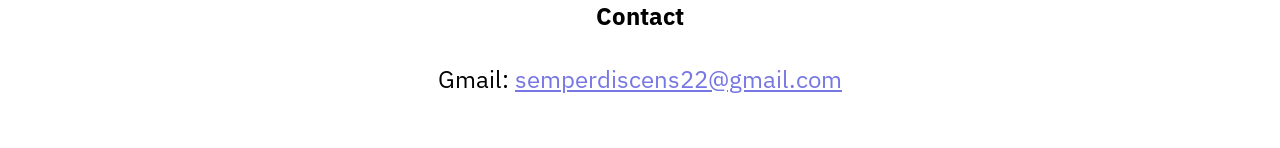
==== commit 1f8dadb3: "Use Konga Pro headings, add About photos and mascot/project posts Co-Authored-By: Claude Opus 5.5 <n" ====
--- a/about.html
+++ b/about.html
@@ -6,7 +6,7 @@
   <title>About — Semper Discens</title>
   <link rel="stylesheet" href="style.css">
   <link rel="icon" href="images/favicon.png">
-  <meta property="og:image" content="https://tramdanglamduoc.github.io/semper-discens/images/banner.jpg">
+  <meta property="og:image" content="https://tramdanglamduoc.github.io/Semper-Discens/images/banner.jpg">
 </head>
 <body>
 
@@ -36,12 +36,12 @@
 </section>
 
 <section class="egg-row">
-  <img class="egg" src="images/about-statue.jpg" alt="">
+  <img class="egg" src="images/about-statue.jpg" alt="" style="object-position: 28% center">
   <div class="justify">
     <p>Semper Discens - derived from the Latin, with the meaning "Always Learning", a foundation of academic knowledge. Semper Discens is a name taken from the Latin language - the language of the Roman civilization, which is considered to be one of the most intelligent ancient civilizations to date.</p>
     <p>We owe the development of a large number of subjects to the Roman Empire contributions, like philosophy, medicine, criminal justice model, psychology, and some of today’s academic vocabulary.</p>
   </div>
-  <img class="egg" src="images/about-novum.jpg" alt="">
+  <img class="egg" src="images/about-novum.jpg" alt="" style="object-position: 22% center">
 </section>
 
 <svg class="divider" viewBox="0 0 100 10" preserveAspectRatio="none">
--- a/style.css
+++ b/style.css
@@ -1,11 +1,17 @@
-@import url("https://fonts.googleapis.com/css2?family=IBM+Plex+Mono:wght@700&family=IBM+Plex+Sans:wght@400;500;700&family=Cormorant+Garamond:wght@700&display=swap");
+@import url("https://fonts.googleapis.com/css2?family=IBM+Plex+Sans:wght@400;500;700&family=Cormorant+Garamond:wght@700&display=swap");
+
+@font-face {
+  font-family: "Konga Pro";
+  src: url("fonts/KongaPro.woff2") format("woff2"), url("fonts/KongaPro.woff") format("woff");
+  font-display: swap;
+}
 
 :root {
   --purple: #7777e3;
   --purple-light: #8a88ea;
   --purple-soft: #e1e0f8;
   --ink: #000;
-  --heading: "IBM Plex Mono", monospace;
+  --heading: "Konga Pro", sans-serif;
   --serif: "Cormorant Garamond", serif;
   --body: "IBM Plex Sans", sans-serif;
 }
@@ -20,9 +26,8 @@
 
 h1, h2, h3, .heading {
   font-family: var(--heading);
-  font-weight: 700;
+  font-weight: normal;
   text-transform: uppercase;
-  letter-spacing: 0.02em;
   line-height: 1.1;
 }
 
@@ -41,7 +46,7 @@
   gap: 16px;
   flex-wrap: wrap;
 }
-.logo { font-family: var(--heading); font-weight: 700; font-size: 1.9rem; text-decoration: none; text-transform: uppercase; }
+.logo { font-family: var(--heading); font-size: 2.2rem; text-decoration: none; text-transform: uppercase; }
 .site-header.dark .logo { color: #000; }
 .site-header.light .logo, .site-header.light nav a { color: #fff; }
 .site-header nav { display: flex; gap: 44px; }
@@ -82,7 +87,7 @@
   gap: 32px;
   padding: 0 40px 10%;
 }
-.hero-right h1 { font-size: 3.2rem; }
+.hero-right h1 { font-size: 4rem; }
 .hero-right p { font-size: 1.4rem; }
 .hero-right .btn { line-height: 1.3; }
 .tagline-sub { font-family: var(--serif); font-size: 1.6rem; letter-spacing: .1em; text-transform: uppercase; }
@@ -99,11 +104,11 @@
   align-items: center;
   padding: 140px 40px;
 }
-.tagline-card h2 { font-size: 2.7rem; text-align: center; }
+.tagline-card h2 { font-size: 3.4rem; text-align: center; }
 
 /* ---------- two-col text ---------- */
 .two-col { display: grid; grid-template-columns: 1fr 1fr; gap: 60px; padding: 80px 36px; }
-.two-col h2 { font-size: 3.7rem; }
+.two-col h2 { font-size: 4.6rem; }
 .two-col p { font-size: 1.5rem; line-height: 1.75; }
 .two-col p + p { margin-top: 1.7em; }
 
@@ -115,23 +120,23 @@
   text-align: center;
   margin: 0 8px;
 }
-.v-banner h2 { color: #fff; font-size: 4.8rem; }
+.v-banner h2 { color: #fff; font-size: 6rem; }
 
 /* ---------- posts grid ---------- */
 .posts { padding: 100px 60px 60px; }
-.posts > h2 { font-size: 4.5rem; text-align: center; margin-bottom: 100px; }
+.posts > h2 { font-size: 5.6rem; text-align: center; margin-bottom: 100px; }
 .post-grid { display: grid; grid-template-columns: 1fr 1fr; gap: 50px 18%; }
 .post-card { text-align: center; text-decoration: none; }
 .post-card img { width: 100%; aspect-ratio: 1 / 1; object-fit: cover; }
 .post-grid.all { grid-template-columns: repeat(3, 1fr); gap: 50px 6%; }
-.post-grid.all span { font-size: 1.4rem; }
+.post-grid.all span { font-size: 1.5rem; }
 .post-card span { display: inline-block; margin-top: 32px; font-weight: 700; font-size: 2rem; text-decoration: underline; text-underline-offset: 6px; }
 .more { text-align: center; margin: 30px 0 60px; }
 
 /* ---------- contact ---------- */
 .contact { background: var(--purple); display: grid; grid-template-columns: 1fr 1fr; gap: 60px; padding: 100px 20px 150px; align-items: center; }
 .contact-img { width: 100%; aspect-ratio: 1; border-radius: 50%; object-fit: cover; }
-.contact h2 { color: #fff; font-size: 3.7rem; margin-bottom: 30px; }
+.contact h2 { color: #fff; font-size: 4.6rem; margin-bottom: 30px; }
 .contact form { color: #fff; font-size: 1.3rem; }
 .contact .row { display: grid; grid-template-columns: 1fr 1fr; gap: 12px; }
 .contact label { display: block; margin-top: 18px; }
@@ -150,17 +155,17 @@
 
 /* ---------- footer ---------- */
 .site-footer { text-align: center; padding: 80px 20px 50px; }
-.site-footer .heading { color: var(--purple); font-size: 2.2rem; margin-bottom: 80px; }
+.site-footer .heading { color: var(--purple); font-size: 2.8rem; margin-bottom: 80px; }
 .site-footer h4 { font-size: 1.5rem; margin-bottom: 24px; }
 .site-footer p { font-size: 1.5rem; }
 .site-footer a { color: var(--purple); }
 
 /* ---------- about ---------- */
 .about-hero { background: var(--purple); padding: 80px 32px 0; }
-.about-hero > h1 { color: #fff; font-size: 3.7rem; text-align: center; line-height: 1.6; }
+.about-hero > h1 { color: #fff; font-size: 4.6rem; text-align: center; line-height: 1.6; }
 .about-hero-grid { display: grid; grid-template-columns: 1fr 1fr; gap: 60px; align-items: center; padding: 60px 0 40px; }
 .about-box { background: #fff; border-radius: 40px; padding: 50px 60px; text-align: center; }
-.about-box h2 { font-size: 2.1rem; }
+.about-box h2 { font-size: 2.6rem; }
 .about-box hr { border: none; height: 6px; background: #000; border-radius: 3px; margin: 80px 0 50px; }
 .motto { color: #fff; font-weight: 700; font-size: 1.9rem; text-align: center; margin-top: 90px; line-height: 1.6; }
 .scallop { background: url("images/scallop.svg") center / contain no-repeat; aspect-ratio: 1; display: grid; place-items: center; }
@@ -189,11 +194,11 @@
 
 .wave-banner { background: var(--purple); border-radius: 0 0 60px 60px; margin: 140px 8px 0; padding: 0 30px 220px; text-align: center; }
 .wave-banner .divider { margin: 0 -30px; width: calc(100% + 60px); height: 100px; }
-.wave-banner h2 { color: #fff; font-size: 3rem; margin-top: 140px; }
+.wave-banner h2 { color: #fff; font-size: 3.8rem; margin-top: 140px; }
 
 /* ---------- single post ---------- */
 .post-page { max-width: 820px; margin: 0 auto; padding: 80px 24px; }
-.post-page h1 { font-size: 2.4rem; margin-bottom: 40px; }
+.post-page h1 { font-size: 3rem; margin-bottom: 40px; }
 .post-page img { width: 100%; margin: 24px 0; }
 .post-page p { font-size: 1.2rem; margin-bottom: 1em; }
 
@@ -210,5 +215,5 @@
   .text-img { padding: 0 20px; gap: 40px; }
   .purple-pill { margin: 40px 20px; }
   .egg { max-width: 260px; margin: 0 auto; }
-  .v-banner h2 { font-size: 3.2rem; }
-}
+  .v-banner h2 { font-size: 6rem; }
+}
